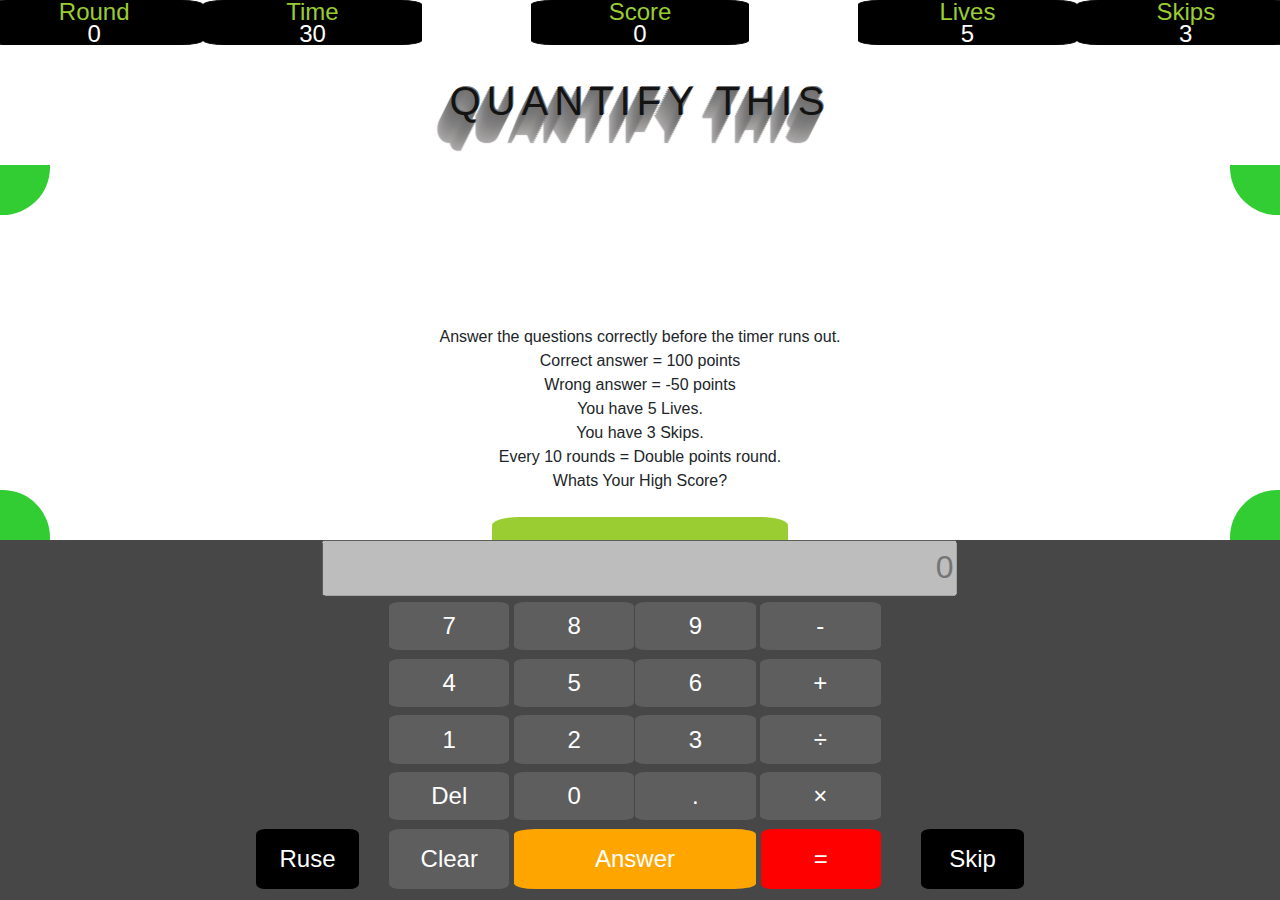
==== quickMath.html @ de8197b5 "added an end game condition and message" ====
<!DOCTYPE html>
<html>
<head>
  <meta charset="utf-8" />
  <meta http-equiv="X-UA-Compatible" content="IE=edge">
  <link rel="shortcut icon" type="image/x-icon" href="pi.png" />
  <title>Quantify This</title>
  <meta name="viewport" content="width=device-width, initial-scale=1">
  <link rel="stylesheet" type="text/css" media="screen" href="math.css"/>
  <link rel="stylesheet" href="https://maxcdn.bootstrapcdn.com/bootstrap/4.0.0/css/bootstrap.min.css" integrity="sha384-Gn5384xqQ1aoWXA+058RXPxPg6fy4IWvTNh0E263XmFcJlSAwiGgFAW/dAiS6JXm" crossorigin="anonymous">  
</head>
<body onload="intro()">
  <div class="row">
    <div class="col-2 hud">Round<br><a id="round" value""></a></div>
    <div class="col-2 hud">Time<br> <a id="roundTimer" value=""></a></div>
    <div class="col-1"></div> 
    <div class="col-2 hud">Score<br><a id="score" value=""></a></div>
    <div class="col-1"></div>
    <div class="col-2 hud">Lives<br><a id="livesLeft" value=""></a></div>    
    <div class="col-2 hud">Skips<br><a id="skips" value=""></a></div>
  </div>
  <div><h1 class="elegantShadow">Quantify This</h1></div>

  <div class="decorCont"> <!-- holds animations?-->
    <div class="tR timer2" id="timer1"></div>
    <div class="bR timer1" id="timer2"></div>
    <div class="bL timer2" id="timer3"></div>
    <div class="tL timer1" id="timer4"></div>
    
    <div class="row innerCont">
        <div class="col-2"></div>
      <div class="col-8" id="quiz"></div> <!-- holds title and questions-->
    </div>
  </div>

  <!--//////////////         Calculator         ///////////-->
  <div class="row calcCont"> 
    <div class="col-1"></div>
    <div class="col-10">
      <input class="display" id="amount" type="text" placeholder="0" disabled="disabled">
    </div>
    <div class="cexol-1"></div>
    <div class="col-2"></div>
    <div class="col-8 rowBtns">
      <button onclick="numBtns(7)">7</button>
      <button onclick="numBtns(8)" class="noSpace">8</button>
      <button onclick="numBtns(9)">9</button>
      <button onclick="minusBtn('-')">-</button>
    </div>
    <div class="col-2"></div>
    <div class="col-2"></div>
    <div class="col-8 rowBtns">
      <button onclick="numBtns(4)">4</button> 
      <button onclick="numBtns(5)" class="noSpace">5</button> 
      <button onclick="numBtns(6)">6</button> 
      <button onclick="opBtns('+')">+</button>
    </div>
    <div class="col-2"></div>
    <div class="col-2"></div>
    <div class="col-8 rowBtns">
      <button onclick="numBtns(1)">1</button>     
      <button onclick="numBtns(2)" class="noSpace">2</button>     
      <button onclick="numBtns(3)">3</button>     
      <button onclick="opBtns('÷')">÷</button>
    </div>
    <div class="col-2"></div>
    <div class="col-2"></div>
    <div class="col-8 rowBtns">
      <button onclick="delOne()" class="delBtn">Del</button>
      <button onclick="numBtns(0)" class="noSpace">0</button>        
      <button onclick="decimalBtn('.')">.</button>
      <button onclick="opBtns('×')" class="multi">×</button>  
    </div>  
    <div class="col-2"></div>  
    <div class="col-2"><button onclick="ruse()" class="skip">Ruse</button></div>      
    <div class="col-8 row5Btns">
      <button onclick="reset()" class="clearBtn">Clear</button>
      <button onclick="theAnswer()" class="answer">Answer</button>
      <button onclick="equals()" class="equals">=</button>    
    </div>
    <div class="col-2"><button onclick="skip()" class="skip">Skip</button></div>   
  </div>
  <script src="math.js"></script>    
</body>
---- math.css ----
/*//////            Decor container               /////*/
h1 {
  font-family: "Avant Garde", Avantgarde, "Century Gothic", CenturyGothic, "AppleGothic", sans-serif;
  font-size: 92px;
  padding: 2.5% 50px;
  text-align: center;
  text-transform: uppercase;
  text-rendering: optimizeLegibility;
} 
h1.elegantShadow {
  color: #131313;
  background-color: #ffffff;
  letter-spacing: .15em;
  text-shadow: 
    1px -1px  0   #767676, 
   -1px  2px  1px #737272, 
   -2px  4px  1px #767474, 
   -3px  6px  1px #787777, 
   -4px  8px  1px #7b7a7a, 
   -5px  10px 1px #7f7d7d, 
   -6px  12px 1px #828181, 
   -7px  14px 1px #868585, 
   -8px  16px 1px #8b8a89, 
   -9px  18px 1px #8f8e8d, 
   -10px 20px 1px #949392, 
   -11px 22px 1px #999897, 
   -12px 24px 1px #9e9c9c, 
   -13px 26px 1px #a3a1a1, 
   -14px 28px 1px #a8a6a6; 
}

.timer1 {
  background      : #32CD32;
  animation-name  : borderHori, colorChange;
  animation-duration: 30s;
  animation-timing-function: linear;
  animation-iteration-count: infinite;
  animation-direction: alternate-reverse; 
  position        : absolute;
}

@keyframes borderHori {
  from {width: 0%;}
  to   {width: 100%;}
}

@keyframes colorChange {
  0% {background-color: red}
  25% {background-color: darkred}
  50% {background-color: darkmagenta}
  75% {background-color: darkgreen}
  100% {background-color: lightgreen}
}

@keyframes colorConfusion {
  0% {background-color: red}
  25% {background-color: darkred}
  50% {background-color: darkmagenta}
  75% {background-color: darkgreen}
  100% {background-color: lightgreen}
}

.timer2 {
  background      : #32CD32;
  animation-name  : borderVert, colorConfusion;
  animation-duration: 30s;
  animation-timing-function: linear;
  animation-iteration-count: infinite;
  animation-direction: alternate-reverse; 
  position        : absolute;
}

@keyframes borderVert {
  from {height: 0%;}
  to   {height: 48%;}
}

.tR {
  right           : 0;
  width           : 50px;
  height          : 50px;
  border-radius   : 0 0 0 95%;
}
.bR {
  right           : 0;
  bottom          : 40%;
  width           : 50px;
  height          : 50px;
  border-radius   : 95% 0 0 0;
}
.bL {
  bottom          : 40%;
  left            : 0;
  width           : 50px;
  height          : 50px;
  border-radius   : 0 95% 0 0;
}
.tL {
  left            : 0;
  width           : 50px;
  height          : 50px;
  border-radius   : 0 0 95% 0;
}

/*//////            Inner container            /////*/
.innerCont {
  text-align      : center;
  padding         : 12.5% 0;
  font-family     : 'Gill Sans', 'Gill Sans MT', Calibri, 'Trebuchet MS', sans-serif; 
}

.innerCont button {     
  width            : 35%;
  height           : 35%;
  padding          : 2% !important;
  background-color : yellowgreen; 
  color            : rgb(128, 128, 221) !important;
  transition       : transform 2s;
}
.innerCont button:hover {
  transform        : rotate(1080deg) !important;
}

/*//////            Bottom container            /////*/
.calcCont {
  height          : 40%;
  padding         : 0 20% 0 20%;
  margin          : 0;
  background-color: rgb(71, 71, 71);
  bottom          : 0;
  left            : 0;
  right           : 0;
  position        : fixed;
}
button{
  width           : 24%;
  height          : 85%;
  margin          : 0 0 !important;
  padding         : 1.2% 0 1.2% 0;
  color           : white;
  font-size       : 1.5em !important;
  border-radius   : 9% !important;
  border-color    : rgb(0,0,0,0) !important;
  background-color: rgb(94, 94, 94);
}
button:hover {
  border-color    : lightgrey !important;
}
button:active {
  background-color: rgb(36, 6, 6) !important;
}
.display {
  margin-top      : 0 !important;
  width           : 100%;
  height          : 90%;
  font-size       : 2em;
  text-align      : right;
}
.noSpace {
  margin          : 0 -3.7px 0 0 !important;
}

/* ////////////////////// Calc Rows //////////////////////// */
.answer {
  background-color: orange;
  width           : 48.25% ;
}

.rowBtns {
  line-height     : .9 !important;
}
.skip {
  width           : 100% !important;
  background-color: black;
}

.equals {
  background-color: red;
}


/* ////////// Time Round Lives Score //////////////////// */
.hud {
  background-color: black;
  font-size       : 1.5em;
  color           : yellowgreen;
  text-align      : center;
  border          : 1px solid black;
  border-radius   : 10%;
  line-height     : .9;
}
.hud a {
  color           : white !important;
}
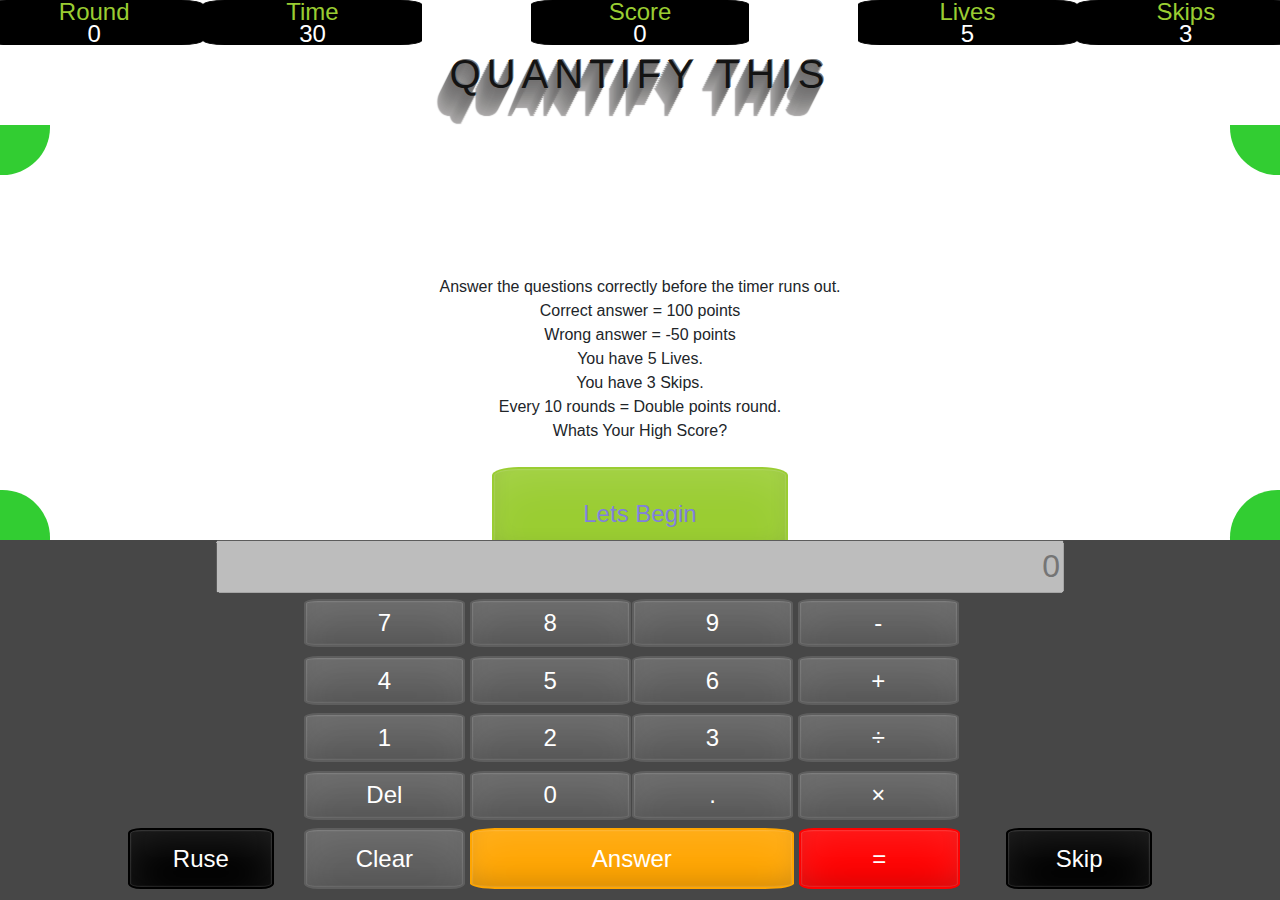
==== commit 6d0d3653: "html edit" ====
--- a/quickMath.html
+++ b/quickMath.html
@@ -28,7 +28,7 @@
     <div class="tL timer1" id="timer4"></div>
     
     <div class="row innerCont">
-        <div class="col-2"></div>
+      <div class="col-2"></div>
       <div class="col-8" id="quiz"></div> <!-- holds title and questions-->
     </div>
   </div>
--- a/math.css
+++ b/math.css
@@ -1,34 +1,55 @@
-/*//////            Decor container               /////*/
+
+
+/* ////////// Time Round Lives Score //////////////////// */
+.hud {
+  background-color: black;
+  font-size       : 1.5em;
+  color           : yellowgreen;
+  text-align      : center;
+  border          : 1px solid black;
+  border-radius   : 10%;
+  line-height     : .9;
+}
+.hud a {
+  color           : white !important;
+}
+
 h1 {
-  font-family: "Avant Garde", Avantgarde, "Century Gothic", CenturyGothic, "AppleGothic", sans-serif;
-  font-size: 92px;
-  padding: 2.5% 50px;
-  text-align: center;
-  text-transform: uppercase;
-  text-rendering: optimizeLegibility;
+  margin-top      : 5px !important;
+  font-family     : 'Courier New', Courier, monospace;
+  font-size       : 92px;
+  text-align      : center;
+  text-transform  : uppercase;
+  text-rendering  : optimizeLegibility;
 } 
 h1.elegantShadow {
   color: #131313;
   background-color: #ffffff;
-  letter-spacing: .15em;
-  text-shadow: 
-    1px -1px  0   #767676, 
-   -1px  2px  1px #737272, 
-   -2px  4px  1px #767474, 
-   -3px  6px  1px #787777, 
-   -4px  8px  1px #7b7a7a, 
-   -5px  10px 1px #7f7d7d, 
-   -6px  12px 1px #828181, 
-   -7px  14px 1px #868585, 
-   -8px  16px 1px #8b8a89, 
-   -9px  18px 1px #8f8e8d, 
-   -10px 20px 1px #949392, 
-   -11px 22px 1px #999897, 
-   -12px 24px 1px #9e9c9c, 
-   -13px 26px 1px #a3a1a1, 
-   -14px 28px 1px #a8a6a6; 
-}
-
+  letter-spacing  : .15em;
+  text-shadow     : 1px -1px  0   #767676, 
+                   -1px  2px  1px #737272, 
+                   -2px  4px  1px #767474, 
+                   -3px  6px  1px #787777, 
+                   -4px  8px  1px #7b7a7a, 
+                   -5px  10px 1px #7f7d7d, 
+                   -6px  12px 1px #828181, 
+                   -7px  14px 1px #868585, 
+                   -8px  16px 1px #8b8a89, 
+                   -9px  18px 1px #8f8e8d, 
+                   -10px 20px 1px #949392, 
+                   -11px 22px 1px #999897, 
+                   -12px 24px 1px #9e9c9c, 
+                   -13px 26px 1px #a3a1a1, 
+                   -14px 28px 1px #a8a6a6; 
+}
+
+/*//////            Decor container               /////*/
+.decorCont {
+  position        : absolute;
+  top             : 125px;
+  width           : 100%;
+  bottom          : 40%;
+}
 .timer1 {
   background      : #32CD32;
   animation-name  : borderHori, colorChange;
@@ -38,21 +59,11 @@
   animation-direction: alternate-reverse; 
   position        : absolute;
 }
-
 @keyframes borderHori {
   from {width: 0%;}
   to   {width: 100%;}
 }
-
 @keyframes colorChange {
-  0% {background-color: red}
-  25% {background-color: darkred}
-  50% {background-color: darkmagenta}
-  75% {background-color: darkgreen}
-  100% {background-color: lightgreen}
-}
-
-@keyframes colorConfusion {
   0% {background-color: red}
   25% {background-color: darkred}
   50% {background-color: darkmagenta}
@@ -69,10 +80,16 @@
   animation-direction: alternate-reverse; 
   position        : absolute;
 }
-
 @keyframes borderVert {
   from {height: 0%;}
-  to   {height: 48%;}
+  to   {height: 100%;}
+}
+@keyframes colorConfusion {
+  0% {background-color: red}
+  25% {background-color: darkred}
+  50% {background-color: darkmagenta}
+  75% {background-color: darkgreen}
+  100% {background-color: lightgreen}
 }
 
 .tR {
@@ -83,13 +100,13 @@
 }
 .bR {
   right           : 0;
-  bottom          : 40%;
+  bottom          : 0;
   width           : 50px;
   height          : 50px;
   border-radius   : 95% 0 0 0;
 }
 .bL {
-  bottom          : 40%;
+  bottom          : 0;
   left            : 0;
   width           : 50px;
   height          : 50px;
@@ -105,7 +122,7 @@
 /*//////            Inner container            /////*/
 .innerCont {
   text-align      : center;
-  padding         : 12.5% 0;
+  margin          : 150px auto;
   font-family     : 'Gill Sans', 'Gill Sans MT', Calibri, 'Trebuchet MS', sans-serif; 
 }
 
@@ -124,7 +141,7 @@
 /*//////            Bottom container            /////*/
 .calcCont {
   height          : 40%;
-  padding         : 0 20% 0 20%;
+  padding         : 0 10% 0 10%;
   margin          : 0;
   background-color: rgb(71, 71, 71);
   bottom          : 0;
@@ -141,6 +158,9 @@
   font-size       : 1.5em !important;
   border-radius   : 9% !important;
   border-color    : rgb(0,0,0,0) !important;
+  box-shadow      :inset 0 -0.6em 1em -0.35em rgba(0,0,0,0.17),
+                   inset 0 0.6em 2em -0.3em rgba(255,255,255,0.15),
+                   inset 0 0 0em 0.05em rgba(255,255,255,0.12);
   background-color: rgb(94, 94, 94);
 }
 button:hover {
@@ -179,16 +199,3 @@
 }
 
 
-/* ////////// Time Round Lives Score //////////////////// */
-.hud {
-  background-color: black;
-  font-size       : 1.5em;
-  color           : yellowgreen;
-  text-align      : center;
-  border          : 1px solid black;
-  border-radius   : 10%;
-  line-height     : .9;
-}
-.hud a {
-  color           : white !important;
-}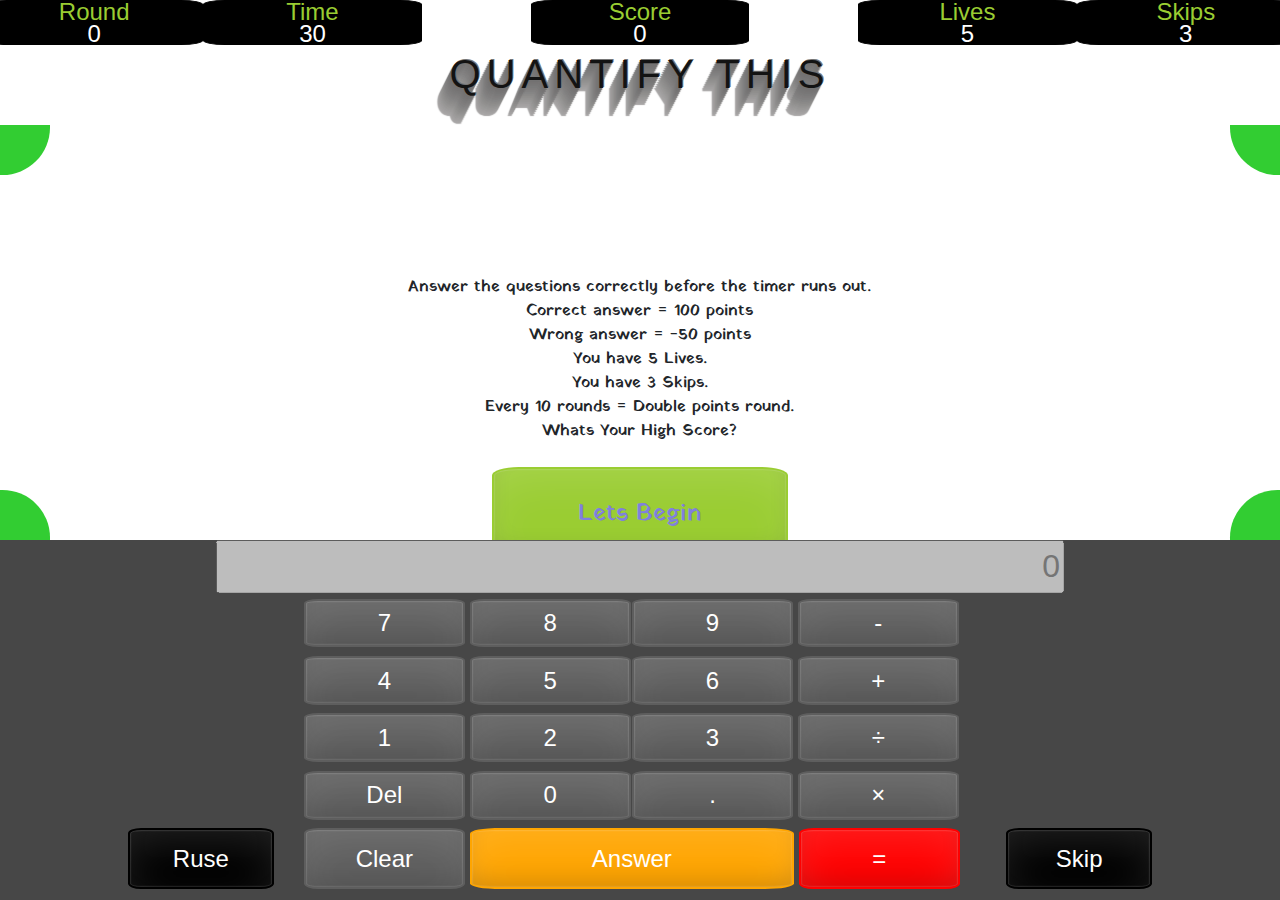
==== commit d4d45e62: "google font" ====
--- a/quickMath.html
+++ b/quickMath.html
@@ -8,6 +8,7 @@
   <meta name="viewport" content="width=device-width, initial-scale=1">
   <link rel="stylesheet" type="text/css" media="screen" href="math.css"/>
   <link rel="stylesheet" href="https://maxcdn.bootstrapcdn.com/bootstrap/4.0.0/css/bootstrap.min.css" integrity="sha384-Gn5384xqQ1aoWXA+058RXPxPg6fy4IWvTNh0E263XmFcJlSAwiGgFAW/dAiS6JXm" crossorigin="anonymous">  
+  <link href="https://fonts.googleapis.com/css?family=Yatra+One" rel="stylesheet">
 </head>
 <body onload="intro()">
   <div class="row">
--- a/math.css
+++ b/math.css
@@ -123,7 +123,7 @@
 .innerCont {
   text-align      : center;
   margin          : 150px auto;
-  font-family     : 'Gill Sans', 'Gill Sans MT', Calibri, 'Trebuchet MS', sans-serif; 
+  font-family     : 'Yatra One', cursive;
 }
 
 .innerCont button {     
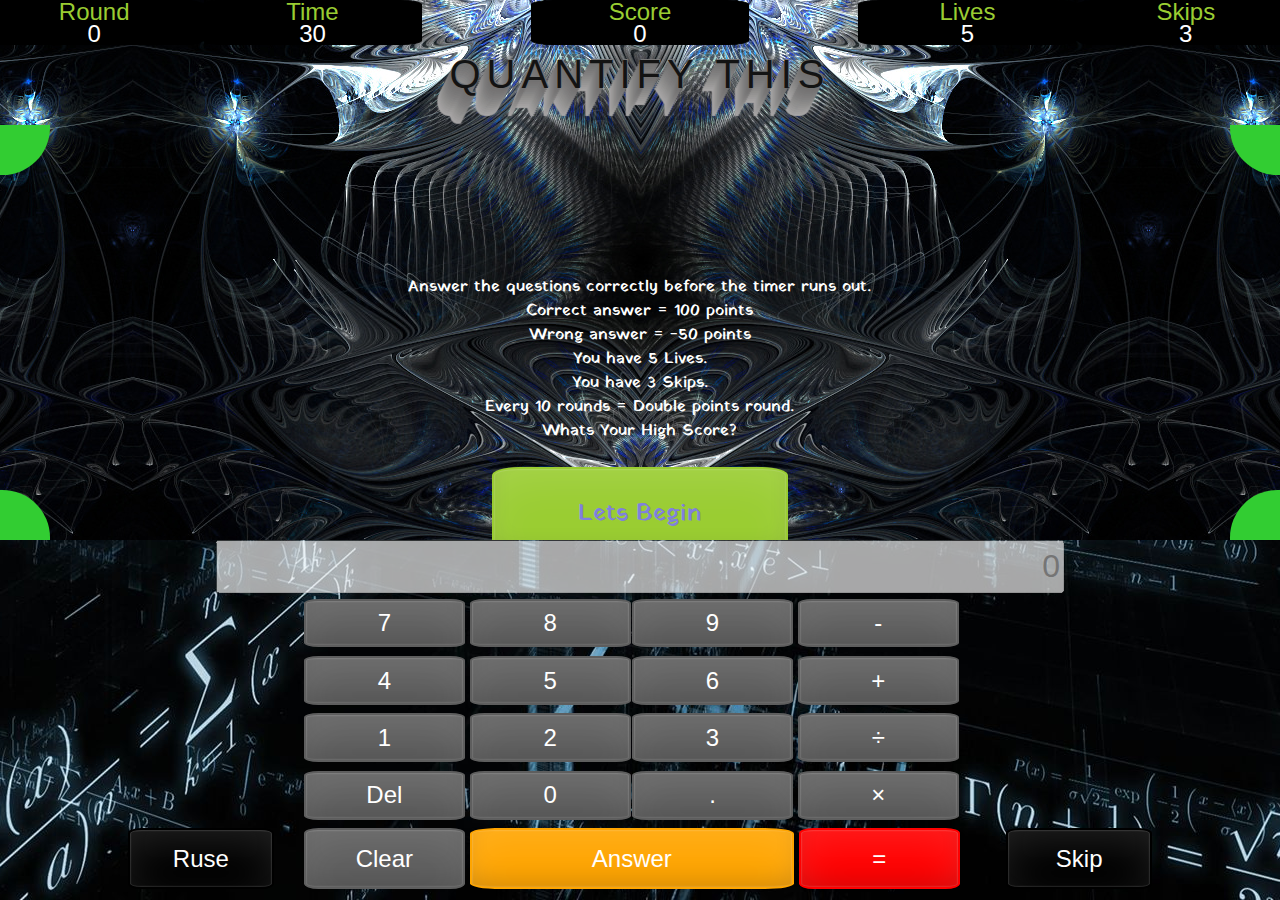
==== commit e562111a: "background" ====
--- a/quickMath.html
+++ b/quickMath.html
@@ -11,7 +11,7 @@
   <link href="https://fonts.googleapis.com/css?family=Yatra+One" rel="stylesheet">
 </head>
 <body onload="intro()">
-  <div class="row">
+  <div class="row counters">
     <div class="col-2 hud">Round<br><a id="round" value""></a></div>
     <div class="col-2 hud">Time<br> <a id="roundTimer" value=""></a></div>
     <div class="col-1"></div> 
@@ -20,14 +20,13 @@
     <div class="col-2 hud">Lives<br><a id="livesLeft" value=""></a></div>    
     <div class="col-2 hud">Skips<br><a id="skips" value=""></a></div>
   </div>
-  <div><h1 class="elegantShadow">Quantify This</h1></div>
+  <h1 class="elegantShadow">Quantify This</h1>
 
-  <div class="decorCont"> <!-- holds animations?-->
+  <div class="decorCont" > <!-- holds animations?-->
     <div class="tR timer2" id="timer1"></div>
     <div class="bR timer1" id="timer2"></div>
     <div class="bL timer2" id="timer3"></div>
     <div class="tL timer1" id="timer4"></div>
-    
     <div class="row innerCont">
       <div class="col-2"></div>
       <div class="col-8" id="quiz"></div> <!-- holds title and questions-->
@@ -81,6 +80,6 @@
     </div>
     <div class="col-2"><button onclick="skip()" class="skip">Skip</button></div>   
   </div>
-  <script src="math.js"></script>    
+  <script src="./js/math.js"></script>  
 </body>
 
--- a/math.css
+++ b/math.css
@@ -1,4 +1,10 @@
-
+body {
+  background         : url("./gif/background.jpg");
+  background-position: top;
+  padding            : 0 !important;
+  margin             : 0 !important;
+
+}
 
 /* ////////// Time Round Lives Score //////////////////// */
 .hud {
@@ -9,13 +15,14 @@
   border          : 1px solid black;
   border-radius   : 10%;
   line-height     : .9;
+  width           : 50px !important;
 }
 .hud a {
   color           : white !important;
 }
 
 h1 {
-  margin-top      : 5px !important;
+  padding-top     : 5px !important;
   font-family     : 'Courier New', Courier, monospace;
   font-size       : 92px;
   text-align      : center;
@@ -24,7 +31,6 @@
 } 
 h1.elegantShadow {
   color: #131313;
-  background-color: #ffffff;
   letter-spacing  : .15em;
   text-shadow     : 1px -1px  0   #767676, 
                    -1px  2px  1px #737272, 
@@ -44,6 +50,7 @@
 }
 
 /*//////            Decor container               /////*/
+
 .decorCont {
   position        : absolute;
   top             : 125px;
@@ -123,6 +130,7 @@
 .innerCont {
   text-align      : center;
   margin          : 150px auto;
+  color           : white;
   font-family     : 'Yatra One', cursive;
 }
 
@@ -143,7 +151,8 @@
   height          : 40%;
   padding         : 0 10% 0 10%;
   margin          : 0;
-  background-color: rgb(71, 71, 71);
+  background      : url("./gif/math.jpg");
+  background-position: bottom;
   bottom          : 0;
   left            : 0;
   right           : 0;
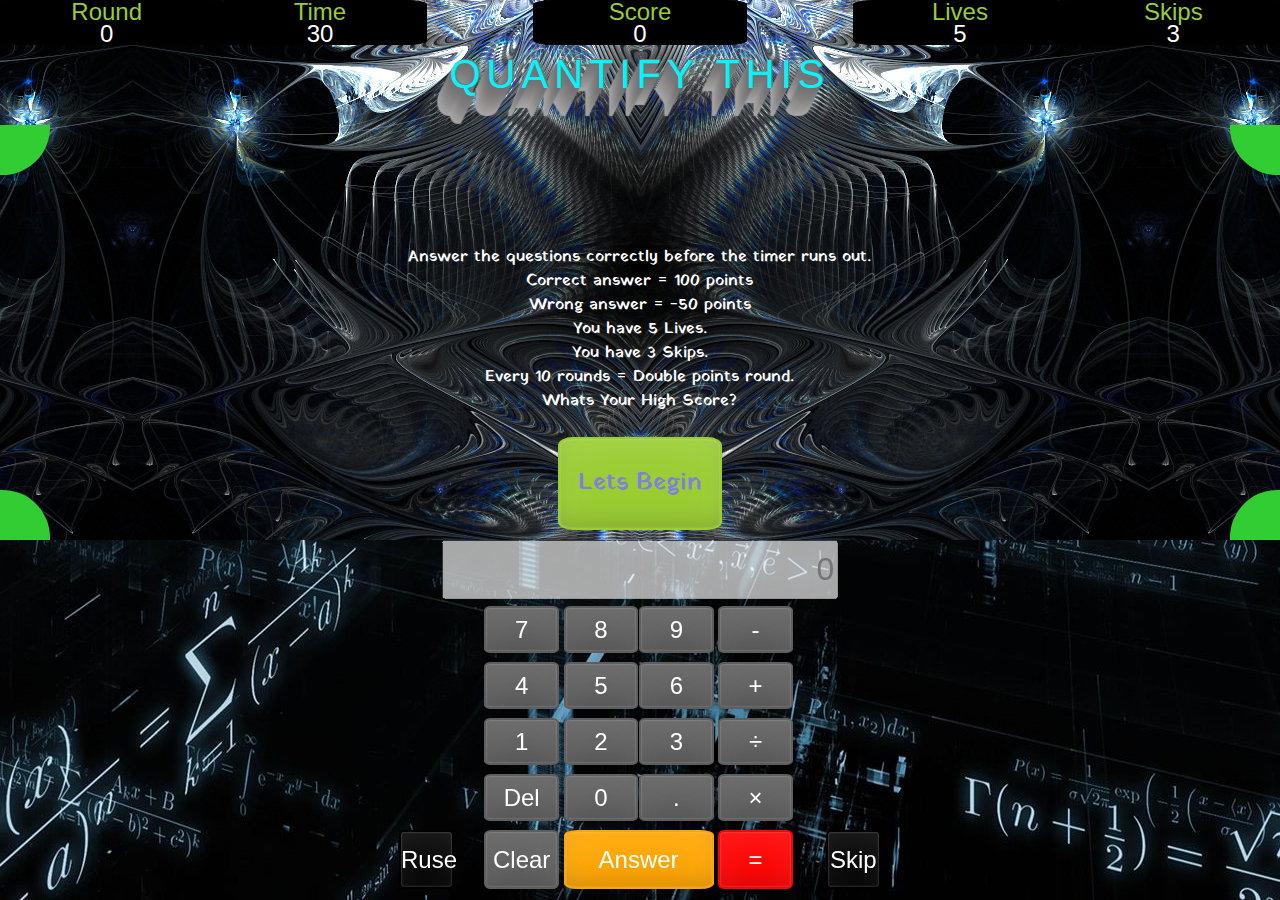
==== commit 5e8e91e1: "random html edit" ====
--- a/quickMath.html
+++ b/quickMath.html
@@ -3,7 +3,7 @@
 <head>
   <meta charset="utf-8" />
   <meta http-equiv="X-UA-Compatible" content="IE=edge">
-  <link rel="shortcut icon" type="image/x-icon" href="pi.png" />
+  <link rel="shortcut icon" type="image/x-icon" href="./gif/pi.png" />
   <title>Quantify This</title>
   <meta name="viewport" content="width=device-width, initial-scale=1">
   <link rel="stylesheet" type="text/css" media="screen" href="math.css"/>
@@ -39,7 +39,7 @@
     <div class="col-10">
       <input class="display" id="amount" type="text" placeholder="0" disabled="disabled">
     </div>
-    <div class="cexol-1"></div>
+    <div class="col-1"></div>
     <div class="col-2"></div>
     <div class="col-8 rowBtns">
       <button onclick="numBtns(7)">7</button>
--- a/math.css
+++ b/math.css
@@ -1,210 +1,238 @@
+@media only screen and (max-width: 4px) {
+  .innerCont button {     
+    width            : 40% !important;
+  }
+  .calcCont {
+    padding          : 0 5% !important;
+  }
+}
+@media only screen and (min-width: 800px) {
+  .innerCont button {     
+    width            : 20% !important;
+  }
+  .calcCont {
+    padding          : 0 20% !important;
+  }
+}
+@media only screen and (min-width: 1080px) {
+  .innerCont button {     
+    width            : 20% !important;
+  }
+  .calcCont {
+    padding          : 0 30% !important;
+  }
+}
+
 body {
   background         : url("./gif/background.jpg");
   background-position: top;
-  padding            : 0 !important;
-  margin             : 0 !important;
-
+}
+
+.row {
+  margin-left        : 0 !important;
+  margin-right       : 0 !important;
 }
 
 /* ////////// Time Round Lives Score //////////////////// */
 .hud {
-  background-color: black;
-  font-size       : 1.5em;
-  color           : yellowgreen;
-  text-align      : center;
-  border          : 1px solid black;
-  border-radius   : 10%;
-  line-height     : .9;
-  width           : 50px !important;
+  background-color   : black;
+  font-size          : 1.5em;
+  color              : yellowgreen;
+  text-align         : center;
+  border             : 1px solid black;
+  border-radius      : 10%;
+  line-height        : .9;
+  width              : 50px !important;
 }
 .hud a {
-  color           : white !important;
+  color              : rgb(255, 255, 255) !important;
 }
 
 h1 {
-  padding-top     : 5px !important;
-  font-family     : 'Courier New', Courier, monospace;
-  font-size       : 92px;
-  text-align      : center;
-  text-transform  : uppercase;
-  text-rendering  : optimizeLegibility;
+  padding-top        : 5px !important;
+  color              : rgb(0, 245, 253) !important;
+  font-family        : 'Courier New', Courier, monospace;
+  font-size          : 92px;
+  text-align         : center;
+  text-transform     : uppercase;
+  text-rendering     : optimizeLegibility;
 } 
 h1.elegantShadow {
-  color: #131313;
-  letter-spacing  : .15em;
-  text-shadow     : 1px -1px  0   #767676, 
-                   -1px  2px  1px #737272, 
-                   -2px  4px  1px #767474, 
-                   -3px  6px  1px #787777, 
-                   -4px  8px  1px #7b7a7a, 
-                   -5px  10px 1px #7f7d7d, 
-                   -6px  12px 1px #828181, 
-                   -7px  14px 1px #868585, 
-                   -8px  16px 1px #8b8a89, 
-                   -9px  18px 1px #8f8e8d, 
-                   -10px 20px 1px #949392, 
-                   -11px 22px 1px #999897, 
-                   -12px 24px 1px #9e9c9c, 
-                   -13px 26px 1px #a3a1a1, 
-                   -14px 28px 1px #a8a6a6; 
+  color              : #131313;
+  letter-spacing     : .15em;
+  text-shadow        : 1px -1px  0   #767676, 
+                      -1px  2px  1px #737272, 
+                      -2px  4px  1px #767474, 
+                      -3px  6px  1px #787777, 
+                      -4px  8px  1px #7b7a7a, 
+                      -5px  10px 1px #7f7d7d, 
+                      -6px  12px 1px #828181, 
+                      -7px  14px 1px #868585, 
+                      -8px  16px 1px #8b8a89, 
+                      -9px  18px 1px #8f8e8d, 
+                      -10px 20px 1px #949392, 
+                      -11px 22px 1px #999897, 
+                      -12px 24px 1px #9e9c9c, 
+                      -13px 26px 1px #a3a1a1, 
+                      -14px 28px 1px #a8a6a6; 
 }
 
 /*//////            Decor container               /////*/
 
 .decorCont {
-  position        : absolute;
-  top             : 125px;
-  width           : 100%;
-  bottom          : 40%;
+  position           : absolute;
+  top                : 125px;
+  width              : 100%;
+  bottom             : 40%;
 }
 .timer1 {
-  background      : #32CD32;
-  animation-name  : borderHori, colorChange;
-  animation-duration: 30s;
+  background         : #32CD32;
+  animation-name     : borderHori, colorChange;
+  animation-duration : 30s;
   animation-timing-function: linear;
   animation-iteration-count: infinite;
   animation-direction: alternate-reverse; 
-  position        : absolute;
+  position           : absolute;
 }
 @keyframes borderHori {
-  from {width: 0%;}
-  to   {width: 100%;}
+  from {width        : 0%;}
+  to   {width        : 100%;}
 }
 @keyframes colorChange {
-  0% {background-color: red}
+  0%  {background-color: red}
   25% {background-color: darkred}
   50% {background-color: darkmagenta}
   75% {background-color: darkgreen}
-  100% {background-color: lightgreen}
+  100%{background-color: lightgreen}
 }
 
 .timer2 {
-  background      : #32CD32;
-  animation-name  : borderVert, colorConfusion;
-  animation-duration: 30s;
+  background         : #32CD32;
+  animation-name     : borderVert, colorConfusion;
+  animation-duration : 30s;
   animation-timing-function: linear;
   animation-iteration-count: infinite;
   animation-direction: alternate-reverse; 
-  position        : absolute;
+  position           : absolute;
 }
 @keyframes borderVert {
-  from {height: 0%;}
-  to   {height: 100%;}
+  from {height       : 0%;}
+  to   {height       : 100%;}
 }
 @keyframes colorConfusion {
-  0% {background-color: red}
+  0%  {background-color: red}
   25% {background-color: darkred}
   50% {background-color: darkmagenta}
   75% {background-color: darkgreen}
-  100% {background-color: lightgreen}
+  100%{background-color: lightgreen}
 }
 
 .tR {
-  right           : 0;
-  width           : 50px;
-  height          : 50px;
-  border-radius   : 0 0 0 95%;
+  right              : 0;
+  width              : 50px;
+  height             : 50px;
+  border-radius      : 0 0 0 95%;
 }
 .bR {
-  right           : 0;
-  bottom          : 0;
-  width           : 50px;
-  height          : 50px;
-  border-radius   : 95% 0 0 0;
+  right              : 0;
+  bottom             : 0;
+  width              : 50px;
+  height             : 50px;
+  border-radius      : 95% 0 0 0;
 }
 .bL {
-  bottom          : 0;
-  left            : 0;
-  width           : 50px;
-  height          : 50px;
-  border-radius   : 0 95% 0 0;
+  bottom             : 0;
+  left               : 0;
+  width              : 50px;
+  height             : 50px;
+  border-radius      : 0 95% 0 0;
 }
 .tL {
-  left            : 0;
-  width           : 50px;
-  height          : 50px;
-  border-radius   : 0 0 95% 0;
+  left               : 0;
+  width              : 50px;
+  height             : 50px;
+  border-radius      : 0 0 95% 0;
 }
 
 /*//////            Inner container            /////*/
 .innerCont {
-  text-align      : center;
-  margin          : 150px auto;
-  color           : white;
-  font-family     : 'Yatra One', cursive;
+  text-align         : center;
+  margin             : 120px auto;
+  color              : white;
+  font-family        : 'Yatra One', cursive;
 }
 
 .innerCont button {     
-  width            : 35%;
-  height           : 35%;
-  padding          : 2% !important;
-  background-color : yellowgreen; 
-  color            : rgb(128, 128, 221) !important;
-  transition       : transform 2s;
+  width              : 35%;
+  height             : 35%;
+  padding            : 2% !important;
+  background-color   : yellowgreen; 
+  color              : rgb(128, 128, 221) !important;
+  transition         : transform 2s;
 }
 .innerCont button:hover {
-  transform        : rotate(1080deg) !important;
+  transform          : rotate(1080deg) !important;
 }
 
 /*//////            Bottom container            /////*/
 .calcCont {
-  height          : 40%;
-  padding         : 0 10% 0 10%;
-  margin          : 0;
-  background      : url("./gif/math.jpg");
+  height             : 40%;
+  padding            : 0 10% 0 10%;
+  margin             : 0;
+  background         : url("./gif/math.jpg");
   background-position: bottom;
-  bottom          : 0;
-  left            : 0;
-  right           : 0;
-  position        : fixed;
+  bottom             : 0;
+  left               : 0;
+  right              : 0;
+  position           : fixed;
 }
 button{
-  width           : 24%;
-  height          : 85%;
-  margin          : 0 0 !important;
-  padding         : 1.2% 0 1.2% 0;
-  color           : white;
-  font-size       : 1.5em !important;
-  border-radius   : 9% !important;
-  border-color    : rgb(0,0,0,0) !important;
-  box-shadow      :inset 0 -0.6em 1em -0.35em rgba(0,0,0,0.17),
-                   inset 0 0.6em 2em -0.3em rgba(255,255,255,0.15),
-                   inset 0 0 0em 0.05em rgba(255,255,255,0.12);
-  background-color: rgb(94, 94, 94);
+  width              : 24%;
+  height             : 85%;
+  margin             : 0 0 !important;
+  padding            : 1.2% 0 1.2% 0;
+  color              : white;
+  font-size          : 1.5em !important;
+  border-radius      : 9% !important;
+  border-color       : rgb(0,0,0,0) !important;
+  box-shadow         :inset 0 -0.6em 1em -0.35em rgba(0,0,0,0.17),
+                      inset 0 0.6em 2em -0.3em rgba(255,255,255,0.15),
+                      inset 0 0 0em 0.05em rgba(255,255,255,0.12);
+  background-color   : rgb(94, 94, 94);
 }
 button:hover {
-  border-color    : lightgrey !important;
+  border-color       : lightgrey !important;
 }
 button:active {
-  background-color: rgb(36, 6, 6) !important;
+  background-color   : rgb(36, 6, 6) !important;
 }
 .display {
-  margin-top      : 0 !important;
-  width           : 100%;
-  height          : 90%;
-  font-size       : 2em;
-  text-align      : right;
+  margin-top         : 0 !important;
+  width              : 100%;
+  height             : 90%;
+  font-size          : 2em;
+  text-align         : right;
 }
 .noSpace {
-  margin          : 0 -3.7px 0 0 !important;
+  margin             : 0 -3.7px 0 0 !important;
 }
 
 /* ////////////////////// Calc Rows //////////////////////// */
 .answer {
-  background-color: orange;
-  width           : 48.25% ;
+  background-color   : orange;
+  width              : 48.25% ;
 }
 
 .rowBtns {
-  line-height     : .9 !important;
+  line-height        : .9 !important;
 }
 .skip {
-  width           : 100% !important;
-  background-color: black;
+  width              : 100% !important;
+  background-color   : black;
 }
 
 .equals {
-  background-color: red;
-}
-
-
+  background-color   : red;
+}
+
+
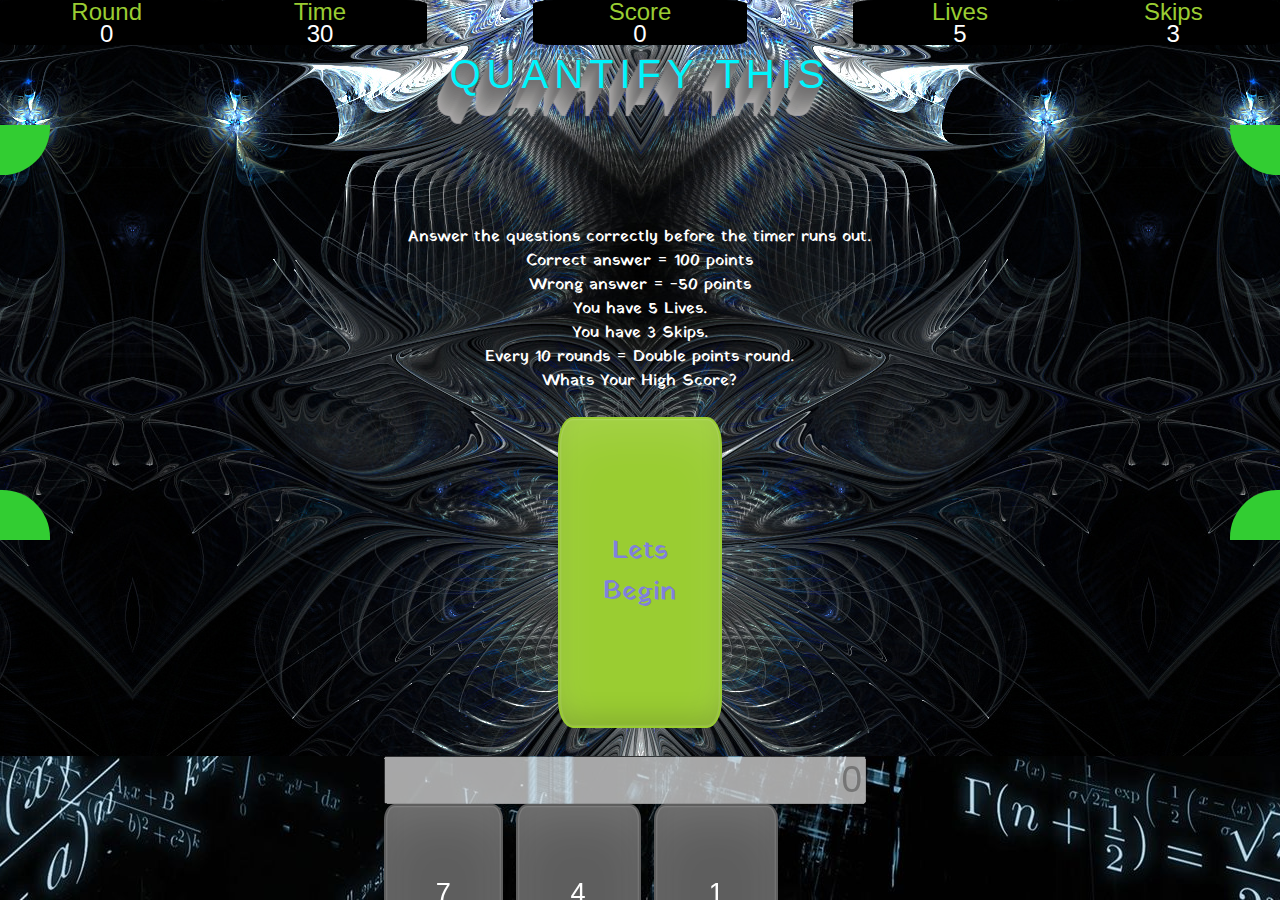
==== commit 0ad8c734: "css mayhem, should work a bit better on phones now" ====
--- a/quickMath.html
+++ b/quickMath.html
@@ -5,7 +5,7 @@
   <meta http-equiv="X-UA-Compatible" content="IE=edge">
   <link rel="shortcut icon" type="image/x-icon" href="./gif/pi.png" />
   <title>Quantify This</title>
-  <meta name="viewport" content="width=device-width, initial-scale=1">
+  <meta name="viewport" content="width=device-width, initial-scale=.5">
   <link rel="stylesheet" type="text/css" media="screen" href="math.css"/>
   <link rel="stylesheet" href="https://maxcdn.bootstrapcdn.com/bootstrap/4.0.0/css/bootstrap.min.css" integrity="sha384-Gn5384xqQ1aoWXA+058RXPxPg6fy4IWvTNh0E263XmFcJlSAwiGgFAW/dAiS6JXm" crossorigin="anonymous">  
   <link href="https://fonts.googleapis.com/css?family=Yatra+One" rel="stylesheet">
@@ -34,52 +34,53 @@
   </div>
 
   <!--//////////////         Calculator         ///////////-->
-  <div class="row calcCont"> 
-    <div class="col-1"></div>
-    <div class="col-10">
-      <input class="display" id="amount" type="text" placeholder="0" disabled="disabled">
+  <div class="container">
+    <div class="row calcCont"> 
+      <div class="col-med-1"></div>
+      <div class="col-med-10">
+        <input class="display" id="amount" type="text" placeholder="0" disabled="disabled">
+      </div>
+      <div class="col-med-1"></div>
+      <div class="col-med-2"></div>
+      <div class="col-med-8 rowBtns">
+        <button onclick="numBtns(7)">7</button>
+        <button onclick="numBtns(8)" class="noSpace">8</button>
+        <button onclick="numBtns(9)">9</button>
+        <button onclick="minusBtn('-')">-</button>
+      </div>
+      <div class="col-med-2"></div>
+      <div class="col-med-2"></div>
+      <div class="col-med-8 rowBtns">
+        <button onclick="numBtns(4)">4</button> 
+        <button onclick="numBtns(5)" class="noSpace">5</button> 
+        <button onclick="numBtns(6)">6</button> 
+        <button onclick="opBtns('+')">+</button>
+      </div>
+      <div class="col-med-2"></div>
+      <div class="col-med-2"></div>
+      <div class="col-med-8 rowBtns">
+        <button onclick="numBtns(1)">1</button>     
+        <button onclick="numBtns(2)" class="noSpace">2</button>     
+        <button onclick="numBtns(3)">3</button>     
+        <button onclick="opBtns('÷')">÷</button>
+      </div>
+      <div class="col-med-2"></div>
+      <div class="col-med-2"></div>
+      <div class="col-med-8 rowBtns">
+        <button onclick="delOne()" class="delBtn">Del</button>
+        <button onclick="numBtns(0)" class="noSpace">0</button>        
+        <button onclick="decimalBtn('.')">.</button>
+        <button onclick="opBtns('×')" class="multi">×</button>  
+      </div>  
+      <div class="col-med-2"></div>  
+      <div class="col-med-2"><button onclick="ruse()" class="skip">Ruse</button></div>      
+      <div class="col-med-8 row5Btns">
+        <button onclick="reset()" class="clearBtn">Clear</button>
+        <button onclick="theAnswer()" class="answer">Answer</button>
+        <button onclick="equals()" class="equals">=</button>    
+      </div>
+      <div class="col-med-2"><button onclick="skip()" class="skip">Skip</button></div>   
     </div>
-    <div class="col-1"></div>
-    <div class="col-2"></div>
-    <div class="col-8 rowBtns">
-      <button onclick="numBtns(7)">7</button>
-      <button onclick="numBtns(8)" class="noSpace">8</button>
-      <button onclick="numBtns(9)">9</button>
-      <button onclick="minusBtn('-')">-</button>
-    </div>
-    <div class="col-2"></div>
-    <div class="col-2"></div>
-    <div class="col-8 rowBtns">
-      <button onclick="numBtns(4)">4</button> 
-      <button onclick="numBtns(5)" class="noSpace">5</button> 
-      <button onclick="numBtns(6)">6</button> 
-      <button onclick="opBtns('+')">+</button>
-    </div>
-    <div class="col-2"></div>
-    <div class="col-2"></div>
-    <div class="col-8 rowBtns">
-      <button onclick="numBtns(1)">1</button>     
-      <button onclick="numBtns(2)" class="noSpace">2</button>     
-      <button onclick="numBtns(3)">3</button>     
-      <button onclick="opBtns('÷')">÷</button>
-    </div>
-    <div class="col-2"></div>
-    <div class="col-2"></div>
-    <div class="col-8 rowBtns">
-      <button onclick="delOne()" class="delBtn">Del</button>
-      <button onclick="numBtns(0)" class="noSpace">0</button>        
-      <button onclick="decimalBtn('.')">.</button>
-      <button onclick="opBtns('×')" class="multi">×</button>  
-    </div>  
-    <div class="col-2"></div>  
-    <div class="col-2"><button onclick="ruse()" class="skip">Ruse</button></div>      
-    <div class="col-8 row5Btns">
-      <button onclick="reset()" class="clearBtn">Clear</button>
-      <button onclick="theAnswer()" class="answer">Answer</button>
-      <button onclick="equals()" class="equals">=</button>    
-    </div>
-    <div class="col-2"><button onclick="skip()" class="skip">Skip</button></div>   
   </div>
   <script src="./js/math.js"></script>  
 </body>
-
--- a/math.css
+++ b/math.css
@@ -1,9 +1,10 @@
+
 @media only screen and (max-width: 4px) {
   .innerCont button {     
     width            : 40% !important;
   }
   .calcCont {
-    padding          : 0 5% !important;
+    padding          : 0 !important;
   }
 }
 @media only screen and (min-width: 800px) {
@@ -26,11 +27,8 @@
 body {
   background         : url("./gif/background.jpg");
   background-position: top;
-}
-
-.row {
-  margin-left        : 0 !important;
-  margin-right       : 0 !important;
+  margin             : 0 !important;
+  padding            : 0 !important;
 }
 
 /* ////////// Time Round Lives Score //////////////////// */
@@ -81,7 +79,7 @@
 
 .decorCont {
   position           : absolute;
-  top                : 125px;
+  top                : 125px !important;
   width              : 100%;
   bottom             : 40%;
 }
@@ -157,14 +155,14 @@
 /*//////            Inner container            /////*/
 .innerCont {
   text-align         : center;
-  margin             : 120px auto;
+  padding-top        : 100px;
   color              : white;
   font-family        : 'Yatra One', cursive;
 }
 
 .innerCont button {     
-  width              : 35%;
-  height             : 35%;
+  width              : 30%;
+  height             : 100%;
   padding            : 2% !important;
   background-color   : yellowgreen; 
   color              : rgb(128, 128, 221) !important;
@@ -177,8 +175,7 @@
 /*//////            Bottom container            /////*/
 .calcCont {
   height             : 40%;
-  padding            : 0 10% 0 10%;
-  margin             : 0;
+  width              : 100%;
   background         : url("./gif/math.jpg");
   background-position: bottom;
   bottom             : 0;
@@ -186,13 +183,23 @@
   right              : 0;
   position           : fixed;
 }
-button{
-  width              : 24%;
-  height             : 85%;
-  margin             : 0 0 !important;
-  padding            : 1.2% 0 1.2% 0;
+.col-md-2 {
+  padding             : 0 !important;
+
+}
+.col-md-4 {
+  padding             : 0 !important;
+}
+.row {
+  height             : 16%;
+  margin             : 0 !important;
+}
+button {
+  margin             : 0 !important;
+  width              : 90%;
+  height             : 95%;
   color              : white;
-  font-size          : 1.5em !important;
+  font-size          : 1.7em !important;
   border-radius      : 9% !important;
   border-color       : rgb(0,0,0,0) !important;
   box-shadow         :inset 0 -0.6em 1em -0.35em rgba(0,0,0,0.17),
@@ -207,27 +214,20 @@
   background-color   : rgb(36, 6, 6) !important;
 }
 .display {
-  margin-top         : 0 !important;
+  margin             : 0 0 !important;
   width              : 100%;
-  height             : 90%;
-  font-size          : 2em;
+  height             : 100%;
+  font-size          : 2.3em;
   text-align         : right;
-}
-.noSpace {
-  margin             : 0 -3.7px 0 0 !important;
 }
 
 /* ////////////////////// Calc Rows //////////////////////// */
 .answer {
   background-color   : orange;
-  width              : 48.25% ;
-}
-
-.rowBtns {
-  line-height        : .9 !important;
-}
+  width              : 95%;
+}
+
 .skip {
-  width              : 100% !important;
   background-color   : black;
 }
 
